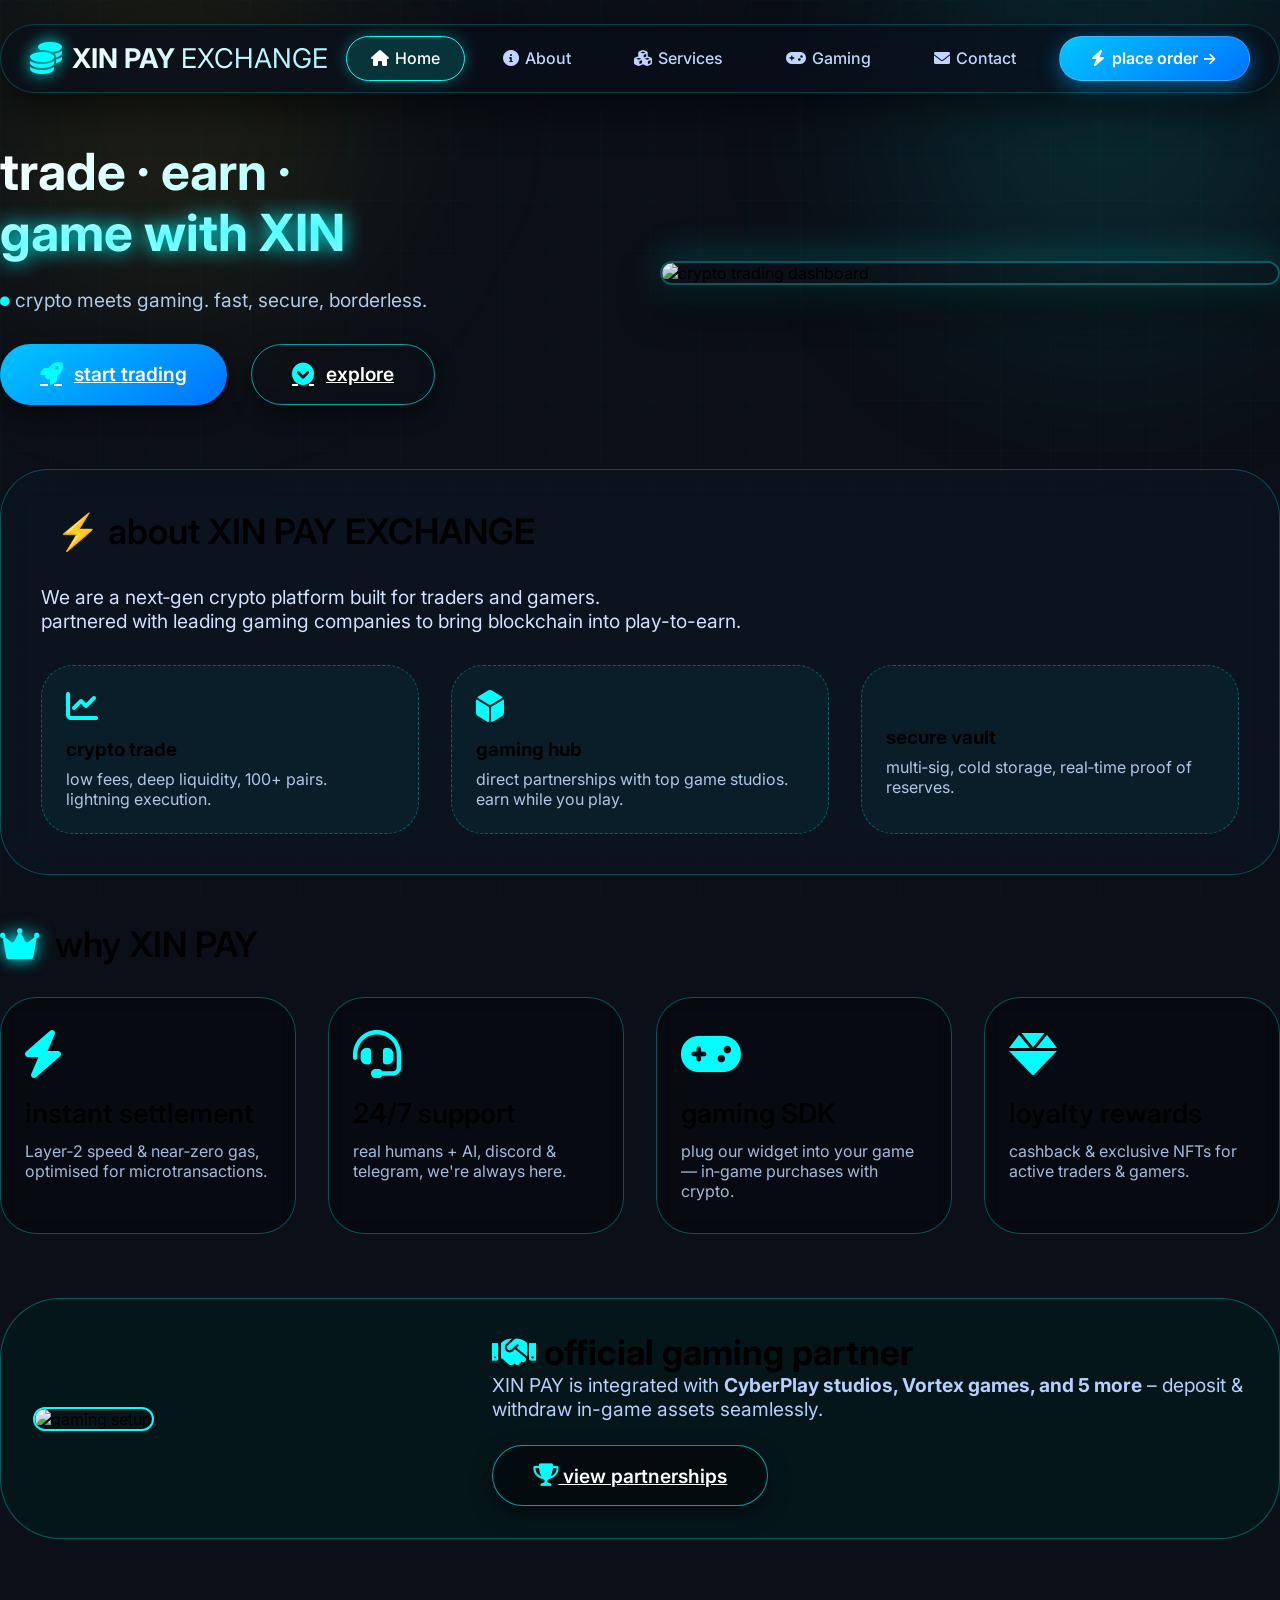
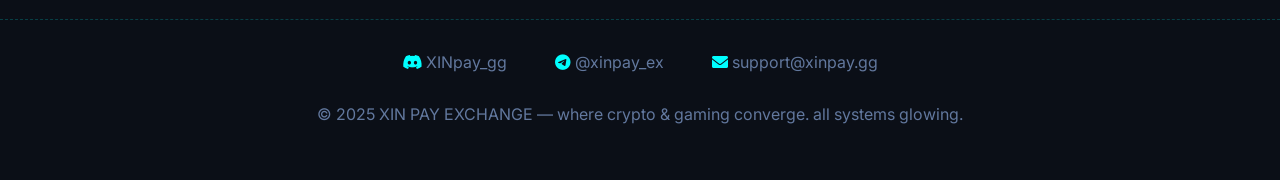
==== index.html @ 2e960010 "Add files via upload" ====
<!DOCTYPE html>
<html lang="en">
<head>
  <meta charset="UTF-8">
  <meta name="viewport" content="width=device-width, initial-scale=1.0">
  <title>XIN PAY EXCHANGE · home</title>
  <!-- Fonts & Icons -->
  <link rel="preconnect" href="https://fonts.googleapis.com">
  <link rel="preconnect" href="https://fonts.gstatic.com" crossorigin>
  <link href="https://fonts.googleapis.com/css2?family=Inter:opsz,wght@14..32,400;14..32,500;14..32,600;14..32,700&display=swap" rel="stylesheet">
  <link rel="stylesheet" href="https://cdnjs.cloudflare.com/ajax/libs/font-awesome/6.0.0-beta3/css/all.min.css">
  <!-- base style (provided) -->
  <link rel="stylesheet" href="style.css">
  <!-- additional nav / layout tweaks (preserving theme) -->
  <style>
    /* additional navigation & home styles – extend glass/cyan theme */
    .navbar {
      display: flex;
      flex-wrap: wrap;
      align-items: center;
      justify-content: space-between;
      background: rgba(8, 15, 26, 0.7);
      backdrop-filter: blur(16px);
      border: 1px solid rgba(0, 255, 255, 0.2);
      border-radius: 80px;
      padding: 0.7rem 1.8rem;
      margin-bottom: 3rem;
      box-shadow: 0 15px 40px rgba(0,0,0,0.6);
      position: relative;
      z-index: 25;
    }
    .nav-logo {
      display: flex;
      align-items: center;
      gap: 10px;
      font-size: 1.7rem;
      font-weight: 700;
      background: linear-gradient(135deg, #fff, #a6f0ff);
      -webkit-background-clip: text;
      -webkit-text-fill-color: transparent;
    }
    .nav-logo i {
      font-size: 2rem;
      color: cyan;
      -webkit-text-fill-color: initial;
      filter: drop-shadow(0 0 8px cyan);
    }
    .nav-tabs {
      display: flex;
      gap: 0.8rem;
      flex-wrap: wrap;
    }
    .nav-tab {
      padding: 0.7rem 1.5rem;
      border-radius: 40px;
      font-weight: 500;
      color: #c0d4ff;
      transition: 0.2s;
      text-decoration: none;
      border: 1px solid transparent;
    }
    .nav-tab:hover {
      background: rgba(0, 255, 255, 0.1);
      border-color: rgba(0, 255, 255, 0.4);
      color: white;
      transform: translateY(-2px);
    }
    .nav-tab.active {
      background: rgba(0, 255, 255, 0.15);
      border: 1px solid cyan;
      color: white;
      box-shadow: 0 0 15px rgba(0,255,255,0.3);
    }
    .place-order-btn {
      background: linear-gradient(145deg, #00c6ff, #0072ff);
      border: none;
      padding: 0.7rem 2rem;
      border-radius: 60px;
      font-weight: 600;
      color: white;
      display: inline-flex;
      align-items: center;
      gap: 8px;
      box-shadow: 0 5px 20px rgba(0,160,255,0.5);
      transition: 0.2s;
      text-decoration: none;
      border: 1px solid rgba(255,255,255,0.2);
    }
    .place-order-btn:hover {
      transform: scale(1.03);
      background: linear-gradient(145deg, #1ad0ff, #0088ff);
      box-shadow: 0 10px 30px rgba(0,200,255,0.7);
    }
    /* hero */
    .hero-section {
      display: flex;
      flex-wrap: wrap;
      align-items: center;
      gap: 2.5rem;
      margin: 2.5rem 0 4rem;
    }
    .hero-text {
      flex: 1 1 300px;
    }
    .hero-text h1 {
      font-size: 3.2rem;
      font-weight: 700;
      line-height: 1.2;
      background: linear-gradient(145deg, #ffffff, #aaffff, #90d0ff);
      -webkit-background-clip: text;
      -webkit-text-fill-color: transparent;
    }
    .hero-text .glow {
      text-shadow: 0 0 20px cyan;
    }
    .hero-text p {
      font-size: 1.2rem;
      color: #b0cae8;
      margin: 1.5rem 0 2rem;
      max-width: 550px;
    }
    .hero-image {
      flex: 1 1 300px;
      border-radius: 40px;
      overflow: hidden;
      border: 2px solid rgba(0,255,255,0.3);
      box-shadow: 0 20px 40px rgba(0,0,0,0.8), 0 0 40px rgba(0,255,255,0.3);
    }
    .hero-image img {
      width: 100%;
      height: auto;
      display: block;
      filter: brightness(0.9) contrast(1.1);
    }
    .section-title {
      font-size: 2.2rem;
      font-weight: 600;
      margin-bottom: 2rem;
      display: flex;
      align-items: center;
      gap: 15px;
    }
    .section-title i {
      color: cyan;
      font-size: 2.2rem;
      filter: drop-shadow(0 0 8px cyan);
    }
    .about-card {
      background: rgba(12, 22, 38, 0.6);
      backdrop-filter: blur(16px);
      border: 1px solid rgba(0, 255, 255, 0.25);
      border-radius: 48px;
      padding: 2.5rem;
      margin-bottom: 3rem;
    }
    .feature-grid {
      display: grid;
      grid-template-columns: repeat(auto-fit, minmax(260px, 1fr));
      gap: 2rem;
      margin-top: 2rem;
    }
    .feature-item {
      background: rgba(0, 0, 0, 0.3);
      border: 1.5px solid rgba(0, 255, 255, 0.3);
      border-radius: 36px;
      padding: 2rem 1.5rem;
      backdrop-filter: blur(8px);
      transition: 0.2s;
    }
    .feature-item:hover {
      border-color: cyan;
      box-shadow: 0 0 30px rgba(0,255,255,0.2);
      transform: translateY(-6px);
    }
    .feature-icon {
      font-size: 3rem;
      margin-bottom: 1.2rem;
      color: cyan;
    }
    .feature-item h3 {
      font-size: 1.7rem;
      font-weight: 600;
      margin-bottom: 0.7rem;
    }
    .feature-item p {
      color: #a2b9db;
    }
    .footer-note {
      text-align: center;
      margin-top: 5rem;
      color: #62789e;
      border-top: 1px dashed rgba(0,255,255,0.2);
      padding: 2rem 0;
    }
    @media (max-width: 700px) {
      .navbar {
        flex-direction: column;
        gap: 1rem;
        padding: 1rem;
      }
      .hero-text h1 {
        font-size: 2.5rem;
      }
    }
  </style>
</head>
<body>
  <!-- cyber grid + glow (from style.css) -->
  <div class="bg-grid"></div>
  <div class="bg-glow"></div>
  <div class="bg-glow bg-glow-left"></div>

  <!-- main content (high z-index) -->
  <div class="main-app visible" style="max-width: 1300px; width: 100%; margin: 1.5rem auto; position: relative; z-index: 20;">
    <!-- navigation -->
    <nav class="navbar">
      <div class="nav-logo">
        <i class="fas fa-coins"></i>
        <span>XIN PAY <span style="font-weight: 400;">EXCHANGE</span></span>
      </div>
      <div class="nav-tabs">
        <a href="index.html" class="nav-tab active"><i class="fas fa-home" style="margin-right: 6px;"></i>Home</a>
        <a href="#about" class="nav-tab"><i class="fas fa-info-circle" style="margin-right: 6px;"></i>About</a>
        <a href="#services" class="nav-tab"><i class="fas fa-cubes" style="margin-right: 6px;"></i>Services</a>
        <a href="#gaming" class="nav-tab"><i class="fas fa-gamepad" style="margin-right: 6px;"></i>Gaming</a>
        <a href="#contact" class="nav-tab"><i class="fas fa-envelope" style="margin-right: 6px;"></i>Contact</a>
      </div>
      <a href="order.html" class="place-order-btn"><i class="fas fa-bolt"></i> place order →</a>
    </nav>

    <!-- hero -->
    <div class="hero-section">
      <div class="hero-text">
        <h1>trade · earn ·<br><span class="glow">game with XIN</span></h1>
        <p><i class="fas fa-circle" style="color: cyan; font-size: 0.6rem; vertical-align: middle;"></i>  crypto meets gaming. fast, secure, borderless.</p>
        <div style="display: flex; gap: 1.5rem; flex-wrap: wrap;">
          <a href="order.html" class="action-btn" style="background: linear-gradient(145deg, #00c6ff, #0072ff); border: none;"><i class="fas fa-rocket"></i> start trading</a>
          <a href="#about" class="action-btn" style="background: transparent;"><i class="fas fa-chevron-circle-down"></i> explore</a>
        </div>
      </div>
      <div class="hero-image">
        <!-- internet image : crypto + gaming vibe -->
        <img src="https://images.unsplash.com/photo-1640161704729-cd1321436f9b?q=80&w=2072&auto=format&fit=crop&ixlib=rb-4.0.3&ixid=M3wxMjA3fDB8MHxwaG90by1wYWdlfHx8fGVufDB8fHx8fA%3D%3D" alt="crypto trading dashboard" loading="lazy">
      </div>
    </div>

    <!-- about section (id for tab) -->
    <div id="about" class="about-card" style="scroll-margin-top: 2rem;">
      <div class="section-title">
        <i class="fas fa-cyan"></i>
        <span>⚡ about XIN PAY EXCHANGE</span>
      </div>
      <p style="font-size: 1.2rem; color: #d0e2ff; margin-bottom: 1.2rem;">We are a next‑gen crypto platform built for traders and gamers. <br> partnered with leading gaming companies to bring blockchain into play-to-earn.</p>
      <div style="display: flex; flex-wrap: wrap; gap: 2rem; margin-top: 2rem;">
        <div style="flex: 1 1 200px; background: rgba(0,255,255,0.05); border-radius: 32px; padding: 1.5rem; border: 1px dashed rgba(0,255,255,0.3);">
          <i class="fas fa-chart-line" style="font-size: 2rem; color: cyan;"></i>
          <h3 style="margin: 1rem 0 0.5rem;">crypto trade</h3>
          <p style="color: #b0c6e5;">low fees, deep liquidity, 100+ pairs. lightning execution.</p>
        </div>
        <div style="flex: 1 1 200px; background: rgba(0,255,255,0.05); border-radius: 32px; padding: 1.5rem; border: 1px dashed rgba(0,255,255,0.3);">
          <i class="fas fa-dice-d6" style="font-size: 2rem; color: cyan;"></i>
          <h3 style="margin: 1rem 0 0.5rem;">gaming hub</h3>
          <p style="color: #b0c6e5;">direct partnerships with top game studios. earn while you play.</p>
        </div>
        <div style="flex: 1 1 200px; background: rgba(0,255,255,0.05); border-radius: 32px; padding: 1.5rem; border: 1px dashed rgba(0,255,255,0.3);">
          <i class="fas fa-shield-halved" style="font-size: 2rem; color: cyan;"></i>
          <h3 style="margin: 1rem 0 0.5rem;">secure vault</h3>
          <p style="color: #b0c6e5;">multi‑sig, cold storage, real‑time proof of reserves.</p>
        </div>
      </div>
    </div>

    <!-- services / feature grid (services & gaming combined) -->
    <div id="services" style="scroll-margin-top: 2rem;">
      <div class="section-title">
        <i class="fas fa-crown"></i>
        <span>why XIN PAY</span>
      </div>
      <div class="feature-grid">
        <div class="feature-item">
          <i class="fas fa-bolt feature-icon"></i>
          <h3>instant settlement</h3>
          <p>Layer‑2 speed & near‑zero gas, optimised for microtransactions.</p>
        </div>
        <div class="feature-item">
          <i class="fas fa-headset feature-icon"></i>
          <h3>24/7 support</h3>
          <p>real humans + AI, discord & telegram, we're always here.</p>
        </div>
        <div class="feature-item" id="gaming">
          <i class="fas fa-gamepad feature-icon"></i>
          <h3>gaming SDK</h3>
          <p>plug our widget into your game — in‑game purchases with crypto.</p>
        </div>
        <div class="feature-item">
          <i class="fas fa-gem feature-icon"></i>
          <h3>loyalty rewards</h3>
          <p>cashback & exclusive NFTs for active traders & gamers.</p>
        </div>
      </div>
    </div>

    <!-- extra gaming partnership highlight -->
    <div style="margin: 4rem 0; background: rgba(0, 30, 30, 0.5); border-radius: 60px; padding: 2rem; border: 1px solid rgba(0,255,255,0.3);">
      <div style="display: flex; align-items: center; gap: 2rem; flex-wrap: wrap;">
        <div style="flex: 1 1 200px;">
          <img src="https://images.unsplash.com/photo-1538481199705-c710c4e965fc?q=80&w=1965&auto=format&fit=crop&ixlib=rb-4.0.3&ixid=M3wxMjA3fDB8MHxwaG90by1wYWdlfHx8fGVufDB8fHx8fA%3D%3D" alt="gaming setup" style="width:100%; border-radius: 40px; border: 2px solid cyan;">
        </div>
        <div style="flex: 2 1 300px;">
          <h2 style="font-size: 2.2rem;"><i class="fas fa-handshake" style="color: cyan;"></i> official gaming partner</h2>
          <p style="color: #b5d0ff; font-size: 1.2rem;">XIN PAY is integrated with <strong>CyberPlay studios, Vortex games, and 5 more</strong> – deposit & withdraw in-game assets seamlessly.</p>
          <a href="#" style="margin-top: 1.5rem; display: inline-block;" class="action-btn"><i class="fas fa-trophy"></i> view partnerships</a>
        </div>
      </div>
    </div>

    <!-- contact area (footer style) -->
    <div id="contact" style="scroll-margin-top: 3rem;" class="footer-note">
      <div style="display: flex; justify-content: center; gap: 3rem; flex-wrap: wrap; margin-bottom: 2rem;">
        <span><i class="fab fa-discord" style="color: cyan;"></i> XINpay_gg</span>
        <span><i class="fab fa-telegram" style="color: cyan;"></i> @xinpay_ex</span>
        <span><i class="fas fa-envelope" style="color: cyan;"></i> support@xinpay.gg</span>
      </div>
      <p>© 2025 XIN PAY EXCHANGE — where crypto & gaming converge. all systems glowing.</p>
    </div>
  </div>
</body>
</html>
---- style.css ----
* {
    margin: 0;
    padding: 0;
    box-sizing: border-box;
}
body {
    font-family: 'Inter', sans-serif;
    background: #0b0f17;
    min-height: 100vh;
    display: flex;
    align-items: center;
    justify-content: center;
    position: relative;
    overflow-x: hidden;
}
.bg-grid {
    position: fixed;
    top: 0;
    left: 0;
    width: 100%;
    height: 100%;
    background-image: linear-gradient(rgba(0, 255, 255, 0.02) 1px, transparent 1px), linear-gradient(90deg, rgba(0, 255, 255, 0.02) 1px, transparent 1px);
    background-size: 50px 50px;
    z-index: 0;
    pointer-events: none;
}
.bg-glow {
    position: fixed;
    top: -20%;
    right: -10%;
    width: 600px;
    height: 600px;
    background: radial-gradient(circle, rgba(0, 255, 255, 0.15) 0%, transparent 70%);
    border-radius: 50%;
    filter: blur(80px);
    z-index: 0;
}
.bg-glow-left {
    left: -10%;
    bottom: -10%;
    background: radial-gradient(circle, rgba(255, 215, 0, 0.1) 0%, transparent 70%);
}
.password-overlay {
    position: fixed;
    top: 0;
    left: 0;
    width: 100%;
    height: 100%;
    background: rgba(3, 6, 15, 0.9);
    backdrop-filter: blur(12px);
    display: flex;
    align-items: center;
    justify-content: center;
    z-index: 100;
    transition: opacity 0.4s ease, visibility 0.4s;
    padding: 1.5rem;
}
.password-overlay.hidden {
    opacity: 0;
    visibility: hidden;
    pointer-events: none;
}
.glass-panel {
    background: rgba(18, 26, 40, 0.7);
    backdrop-filter: blur(16px);
    border: 1px solid rgba(0, 255, 255, 0.25);
    border-radius: 48px;
    padding: 3rem 2.5rem;
    width: 100%;
    max-width: 480px;
    box-shadow: 0 30px 60px rgba(0, 0, 0, 0.6), 0 0 0 1px rgba(0, 255, 255, 0.2) inset;
    text-align: center;
}
.logo-area {
    display: flex;
    align-items: center;
    justify-content: center;
    gap: 12px;
    margin-bottom: 2rem;
}
.logo-icon {
    font-size: 3rem;
    filter: drop-shadow(0 0 10px cyan);
}
.logo-text {
    font-size: 2.8rem;
    font-weight: 700;
    background: linear-gradient(135deg, #fff 0%, #a0f0ff 80%);
    -webkit-background-clip: text;
    -webkit-text-fill-color: transparent;
    letter-spacing: -0.02em;
}
.password-field {
    width: 100%;
    padding: 1.2rem 1.8rem;
    background: rgba(0, 0, 0, 0.4);
    border: 1.5px solid rgba(0, 255, 255, 0.5);
    border-radius: 40px;
    font-size: 1.2rem;
    color: white;
    outline: none;
    font-family: 'Inter', monospace;
    letter-spacing: 2px;
    margin: 1.8rem 0 1.2rem;
    transition: 0.2s;
}
.password-field:focus {
    border-color: cyan;
    box-shadow: 0 0 20px rgba(0, 255, 255, 0.4);
}
.btn-primary {
    background: linear-gradient(145deg, #00c6ff, #0072ff);
    border: none;
    padding: 1.2rem 2rem;
    width: 100%;
    border-radius: 40px;
    font-weight: 600;
    font-size: 1.3rem;
    color: white;
    cursor: pointer;
    box-shadow: 0 10px 30px rgba(0, 100, 255, 0.5);
    transition: 0.2s;
    border: 1px solid rgba(255,255,255,0.2);
}
.btn-primary:hover {
    transform: scale(1.02);
    background: linear-gradient(145deg, #1ad0ff, #0088ff);
    box-shadow: 0 15px 40px rgba(0, 200, 255, 0.6);
}
.error-msg {
    color: #ff7790;
    font-size: 0.95rem;
    margin-top: 1rem;
    height: 24px;
}
.network-selection {
    position: fixed;
    top: 0;
    left: 0;
    width: 100%;
    height: 100%;
    display: flex;
    align-items: center;
    justify-content: center;
    z-index: 90;
    background: rgba(3,6,15,0.8);
    backdrop-filter: blur(8px);
}
.network-panel {
    max-width: 500px;
    width: 90%;
}
.network-buttons {
    display: flex;
    flex-direction: column;
    gap: 1.5rem;
    margin-top: 1rem;
}
.network-btn {
    background: rgba(0,0,0,0.4);
    border: 2px solid rgba(0,255,255,0.5);
    border-radius: 60px;
    padding: 1.2rem;
    color: white;
    font-size: 1.3rem;
    font-weight: 600;
    display: flex;
    align-items: center;
    justify-content: center;
    gap: 15px;
    cursor: pointer;
    transition: 0.2s;
    width: 100%;
}
.network-btn:hover {
    background: rgba(0,255,255,0.15);
    border-color: cyan;
    transform: scale(1.02);
}
.main-app {
    position: relative;
    z-index: 10;
    width: 100%;
    max-width: 720px;
    margin: 2rem;
    opacity: 0;
    transition: opacity 0.5s ease;
}
.main-app.visible {
    opacity: 1;
}
.order-card {
    background: rgba(12, 20, 35, 0.6);
    backdrop-filter: blur(20px);
    border: 1px solid rgba(0, 255, 255, 0.25);
    border-radius: 64px;
    padding: 2.8rem 2.8rem 3.5rem;
    box-shadow: 0 30px 70px rgba(0,0,0,0.7), 0 0 0 1px rgba(0,255,255,0.15) inset;
}
.header-row {
    display: flex;
    align-items: center;
    gap: 1rem;
    margin-bottom: 2rem;
    flex-wrap: wrap;
}
.brand-icon {
    font-size: 2.8rem;
    color: cyan;
    filter: drop-shadow(0 0 12px cyan);
}
.brand {
    font-size: 2.5rem;
    font-weight: 700;
    background: linear-gradient(135deg, #fff, #b5ffff);
    -webkit-background-clip: text;
    -webkit-text-fill-color: transparent;
}
.badge {
    background: rgba(0, 255, 255, 0.1);
    border: 1px solid cyan;
    border-radius: 60px;
    padding: 0.5rem 1.5rem;
    font-size: 0.9rem;
    font-weight: 600;
    color: #b0f0ff;
    letter-spacing: 0.5px;
    margin-left: auto;
}
.description {
    color: #b0c7e0;
    font-size: 1.1rem;
    margin-bottom: 2.8rem;
    line-height: 1.5;
    background: rgba(0,255,255,0.03);
    padding: 1rem 2rem;
    border-radius: 60px;
    border: 1px dashed rgba(0,255,255,0.2);
}
.field-label {
    display: flex;
    align-items: center;
    gap: 12px;
    margin-bottom: 1rem;
    color: #ccdeff;
    font-weight: 500;
    font-size: 1.2rem;
}
.field-label i {
    color: cyan;
    font-size: 1.4rem;
}
.wallet-box {
    width: 100%;
    min-height: 140px;
    background: rgba(0, 0, 0, 0.3);
    border: 2px solid rgba(0, 255, 255, 0.4);
    border-radius: 40px;
    padding: 1.5rem 2rem;
    font-size: 1.2rem;
    line-height: 1.6;
    color: white;
    word-break: break-word;
    white-space: pre-wrap;
    box-shadow: inset 0 5px 15px rgba(0,0,0,0.7), 0 0 25px rgba(0,255,255,0.2);
    margin-bottom: 1rem;
    user-select: text;
    -webkit-user-select: text;
    cursor: text;
    transition: 0.2s;
}
.wallet-box:empty::before {
    content: "⧠  paste will show wallet address here";
    color: #6f85a8;
    font-style: italic;
    font-size: 1rem;
}
.upload-section {
    margin-top: 2rem;
    padding: 1.5rem;
    background: rgba(0, 255, 255, 0.05);
    border: 1px dashed rgba(0, 255, 255, 0.4);
    border-radius: 40px;
    display: none;
    transition: 0.3s;
}
.upload-section.visible {
    display: block;
}
.upload-label {
    display: flex;
    align-items: center;
    gap: 10px;
    font-size: 1.1rem;
    color: cyan;
    margin-bottom: 1rem;
    cursor: pointer;
}
#screenshotInput {
    display: none;
}
.upload-btn {
    background: rgba(0,0,0,0.4);
    border: 1px solid cyan;
    border-radius: 40px;
    padding: 0.8rem 1.8rem;
    color: white;
    font-weight: 500;
    display: inline-flex;
    align-items: center;
    gap: 10px;
    cursor: pointer;
    transition: 0.2s;
}
.upload-btn:hover {
    background: rgba(0,255,255,0.2);
    border-color: white;
}
.preview-image {
    max-width: 100%;
    max-height: 200px;
    border-radius: 24px;
    border: 2px solid cyan;
    margin-top: 1rem;
    display: none;
}
.preview-image.visible {
    display: block;
}
.button-group {
    display: flex;
    gap: 1.5rem;
    justify-content: center;
    flex-wrap: wrap;
    margin-top: 1rem;
}
.action-btn {
    background: rgba(0, 0, 0, 0.45);
    border: 1.5px solid rgba(0, 255, 255, 0.6);
    padding: 1.1rem 2.5rem;
    border-radius: 50px;
    font-size: 1.2rem;
    font-weight: 600;
    color: white;
    display: inline-flex;
    align-items: center;
    gap: 12px;
    cursor: pointer;
    backdrop-filter: blur(8px);
    transition: 0.2s;
    box-shadow: 0 8px 20px rgba(0,0,0,0.5);
}
.action-btn i {
    font-size: 1.4rem;
    color: cyan;
}
.action-btn:hover {
    background: rgba(0, 200, 255, 0.15);
    border-color: cyan;
    transform: translateY(-3px);
    box-shadow: 0 15px 30px rgba(0, 255, 255, 0.3);
}
.action-btn:active {
    transform: translateY(0);
}
.env-note {
    margin-top: 2.8rem;
    font-size: 0.9rem;
    color: #5c7299;
    background: rgba(0,255,255,0.03);
    padding: 0.7rem 1.8rem;
    border-radius: 60px;
    border: 1px solid rgba(0,255,255,0.1);
    display: inline-block;
}
.env-note i {
    color: cyan;
    margin-right: 8px;
}
.crypto-icon {
    display: inline-block;
    width: 32px;
    height: 32px;
    background: url('https://cryptologos.cc/logos/tether-usdt-logo.svg') no-repeat center/contain;
    filter: drop-shadow(0 0 6px cyan);
    margin-right: 8px;
}
.toast {
    position: fixed;
    bottom: 30px;
    right: 30px;
    background: rgba(0,0,0,0.8);
    backdrop-filter: blur(10px);
    border: 1px solid cyan;
    border-radius: 50px;
    padding: 1rem 2rem;
    color: white;
    font-size: 1.1rem;
    font-weight: 600;
    box-shadow: 0 0 20px rgba(0,255,255,0.3);
    z-index: 200;
    display: none;
}
.toast.show {
    display: block;
}
@media (max-width: 768px) {
    .glass-panel {
        padding: 2rem 1.5rem;
        max-width: 90%;
    }

    .password-field {
        padding: 0.95rem 1.5rem;
        font-size: 1rem;
        letter-spacing: 1px;
    }

    .btn-primary {
        padding: 0.95rem 1.5rem;
        font-size: 1.1rem;
    }

    .logo-text {
        font-size: 2.2rem;
    }

    .order-card {
        padding: 1.8rem 1.5rem;
        border-radius: 48px;
    }

    .header-row {
        margin-bottom: 1.5rem;
    }

    .brand {
        font-size: 1.8rem;
    }

    .brand-icon {
        font-size: 2rem;
    }

    .badge {
        padding: 0.4rem 1rem;
        font-size: 0.8rem;
        margin-left: auto;
    }

    .description {
        font-size: 0.95rem;
        padding: 0.8rem 1.5rem;
        margin-bottom: 1.8rem;
    }

    .field-label {
        font-size: 1rem;
        margin-bottom: 0.8rem;
        gap: 8px;
    }

    .field-label i {
        font-size: 1.2rem;
    }

    .wallet-box {
        min-height: 120px;
        padding: 1.2rem 1.5rem;
        font-size: 1rem;
        border-radius: 30px;
        margin-bottom: 1rem;
    }

    .wallet-box:empty::before {
        font-size: 0.9rem;
    }

    .button-group {
        gap: 1rem;
        margin-top: 1rem;
    }

    .action-btn {
        padding: 0.9rem 2rem;
        font-size: 1rem;
        border-radius: 40px;
        gap: 8px;
    }

    .action-btn i {
        font-size: 1.1rem;
    }

    .upload-section {
        margin-top: 1.5rem;
        padding: 1.2rem;
        border-radius: 30px;
    }

    .upload-btn {
        padding: 0.7rem 1.5rem;
        font-size: 0.95rem;
        border-radius: 30px;
    }

    .upload-label {
        font-size: 1rem;
        margin-bottom: 0.8rem;
        gap: 8px;
    }

    .preview-image {
        max-height: 150px;
        border-radius: 20px;
        margin-top: 0.8rem;
    }

    .env-note {
        font-size: 0.8rem;
        padding: 0.6rem 1.5rem;
        border-radius: 40px;
        margin-top: 1.8rem;
    }

    .network-panel {
        max-width: 85%;
    }

    .network-buttons {
        gap: 1rem;
    }

    .network-btn {
        padding: 1rem;
        font-size: 1.1rem;
        border-radius: 50px;
        gap: 12px;
    }

    .toast {
        bottom: 20px;
        right: 20px;
        left: 20px;
        padding: 0.9rem 1.5rem;
        font-size: 1rem;
        border-radius: 40px;
    }
}

@media (max-width: 480px) {
    body {
        padding: 0.5rem;
    }

    .password-overlay {
        padding: 1rem;
    }

    .glass-panel {
        padding: 1.5rem 1.2rem;
        border-radius: 36px;
        max-width: 95%;
    }

    .logo-area {
        gap: 8px;
        margin-bottom: 1.5rem;
    }

    .logo-icon {
        font-size: 2.5rem;
    }

    .logo-text {
        font-size: 1.8rem;
    }

    .password-field {
        padding: 0.85rem 1.2rem;
        font-size: 0.95rem;
        letter-spacing: 1px;
        margin: 1.2rem 0 1rem;
    }

    .btn-primary {
        padding: 0.85rem 1.2rem;
        font-size: 1rem;
    }

    .error-msg {
        font-size: 0.85rem;
    }

    .order-card {
        padding: 1.5rem 1.2rem 2rem;
        border-radius: 40px;
    }

    .header-row {
        gap: 0.7rem;
        margin-bottom: 1.2rem;
    }

    .brand {
        font-size: 1.6rem;
    }

    .brand-icon {
        font-size: 1.6rem;
    }

    .badge {
        padding: 0.3rem 0.8rem;
        font-size: 0.75rem;
        border-radius: 50px;
    }

    .description {
        font-size: 0.9rem;
        padding: 0.7rem 1.2rem;
        margin-bottom: 1.5rem;
        line-height: 1.4;
    }

    .field-label {
        font-size: 0.95rem;
        margin-bottom: 0.7rem;
        gap: 6px;
        flex-wrap: wrap;
    }

    .field-label i {
        font-size: 1rem;
    }

    .wallet-box {
        min-height: 110px;
        padding: 1rem 1.2rem;
        font-size: 0.95rem;
        border-radius: 28px;
        margin-bottom: 1rem;
        line-height: 1.5;
    }

    .wallet-box:empty::before {
        font-size: 0.85rem;
    }

    .button-group {
        gap: 0.8rem;
        margin-top: 0.8rem;
    }

    .action-btn {
        padding: 0.85rem 1.8rem;
        font-size: 0.95rem;
        border-radius: 38px;
    }

    .action-btn i {
        font-size: 1rem;
    }

    .upload-section {
        margin-top: 1.2rem;
        padding: 1rem;
        border-radius: 28px;
    }

    .upload-btn {
        padding: 0.65rem 1.2rem;
        font-size: 0.9rem;
        border-radius: 28px;
        gap: 8px;
    }

    .upload-label {
        font-size: 0.95rem;
        margin-bottom: 0.7rem;
        gap: 8px;
    }

    .preview-image {
        max-height: 130px;
        border-radius: 18px;
        margin-top: 0.7rem;
    }

    .env-note {
        font-size: 0.75rem;
        padding: 0.5rem 1.2rem;
        border-radius: 35px;
        margin-top: 1.5rem;
    }

    .env-note i {
        font-size: 0.85rem;
        margin-right: 6px;
    }

    .network-selection {
        padding: 1rem;
    }

    .network-panel {
        max-width: 90%;
        padding: 1.5rem 1.2rem;
    }

    .network-panel h2 {
        font-size: 1.5rem;
        margin-bottom: 1.5rem;
    }

    .network-buttons {
        gap: 0.8rem;
    }

    .network-btn {
        padding: 0.9rem;
        font-size: 1rem;
        border-radius: 45px;
        gap: 10px;
    }

    .network-btn img {
        width: 24px;
        height: 24px;
    }

    .toast {
        bottom: 15px;
        right: auto;
        left: 50%;
        transform: translateX(-50%);
        padding: 0.8rem 1.2rem;
        font-size: 0.9rem;
        border-radius: 35px;
        width: auto;
        max-width: calc(100% - 2rem);
    }

    .main-app {
        margin: 1rem;
        max-width: 100%;
    }
}

@media (max-width: 380px) {
    .glass-panel {
        padding: 1.2rem 1rem;
        border-radius: 32px;
    }

    .logo-icon {
        font-size: 2.2rem;
    }

    .logo-text {
        font-size: 1.6rem;
    }

    .order-card {
        padding: 1.2rem 1rem 1.8rem;
    }

    .brand {
        font-size: 1.4rem;
    }

    .wallet-box {
        min-height: 100px;
        font-size: 0.9rem;
        padding: 0.9rem 1rem;
    }

    .button-group {
        gap: 0.6rem;
    }

    .action-btn {
        padding: 0.8rem 1.5rem;
        font-size: 0.9rem;
    }
}
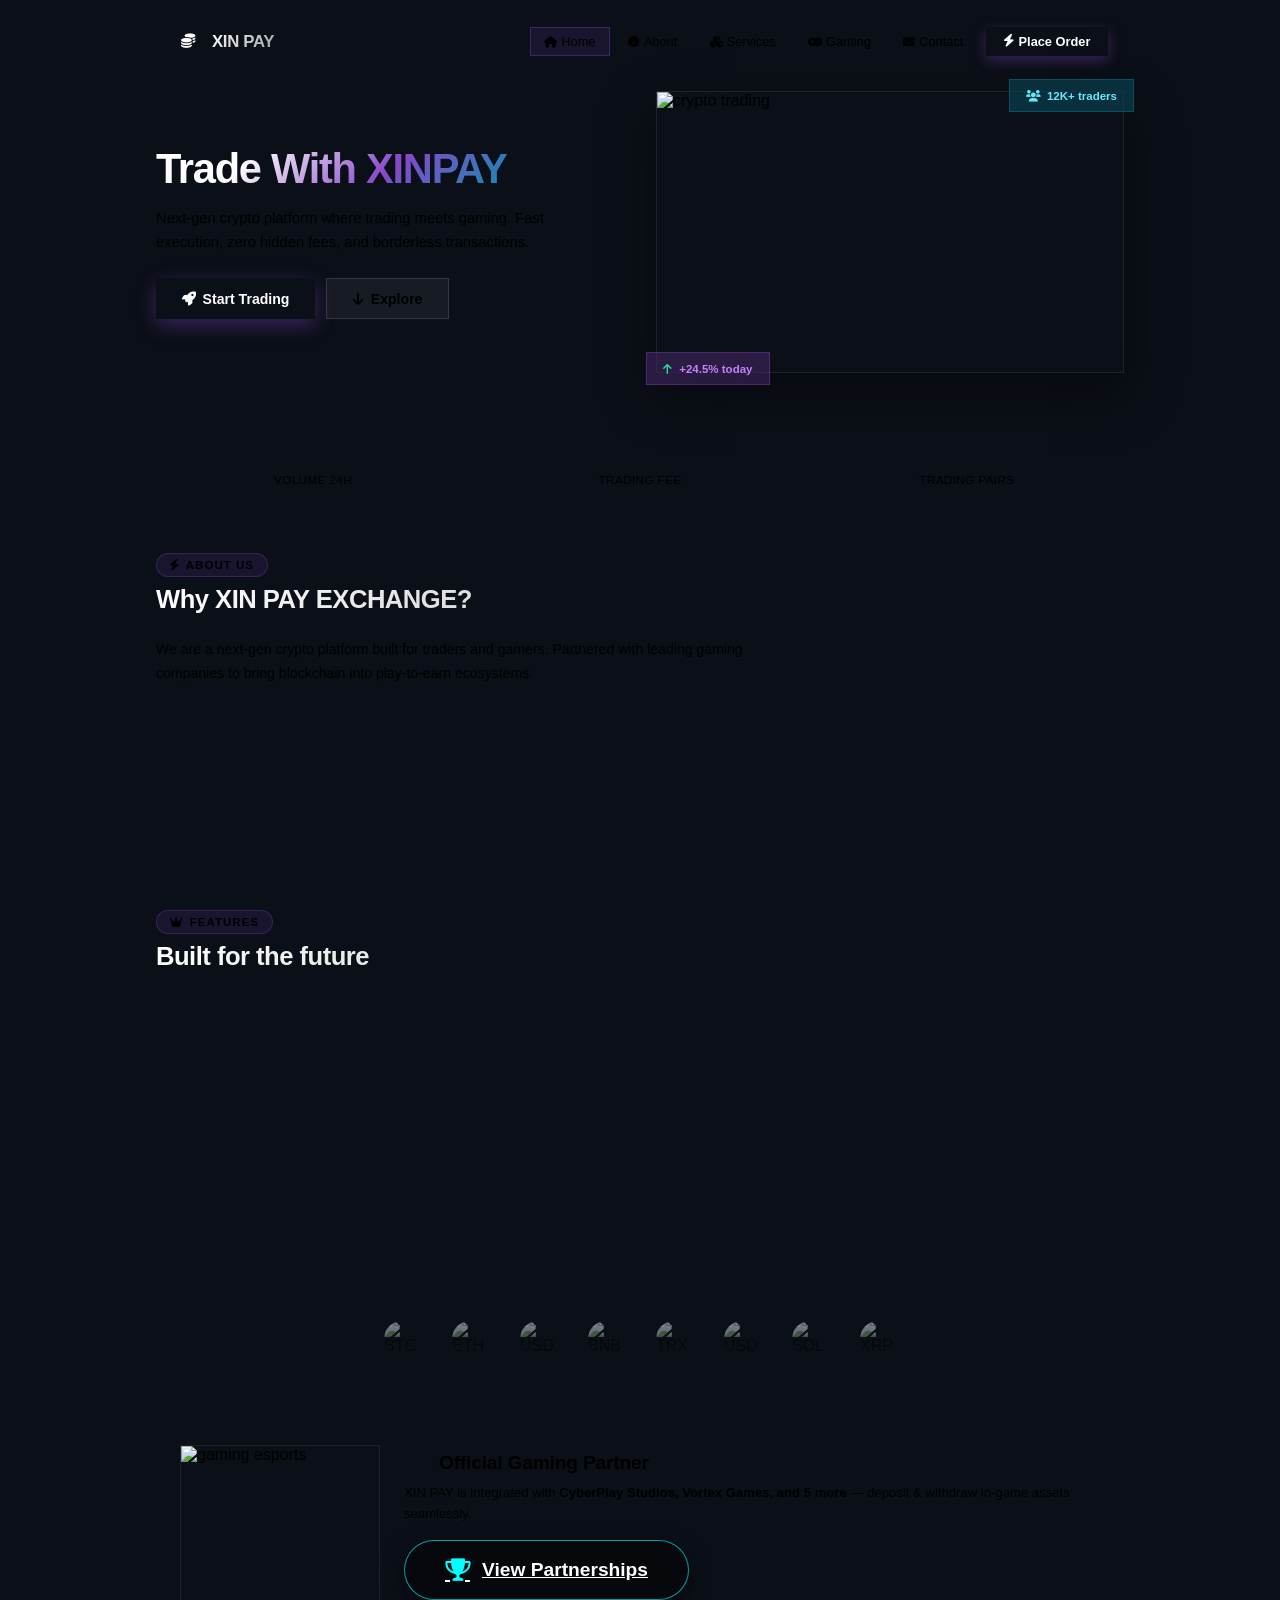
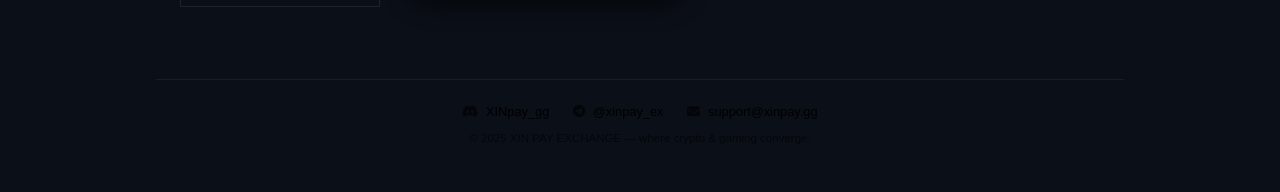
==== commit 11d1b458: "Update index.html" ====
--- a/index.html
+++ b/index.html
@@ -1,328 +1,971 @@
 <!DOCTYPE html>
 <html lang="en">
+
 <head>
   <meta charset="UTF-8">
-  <meta name="viewport" content="width=device-width, initial-scale=1.0">
-  <title>XIN PAY EXCHANGE · home</title>
-  <!-- Fonts & Icons -->
-  <link rel="preconnect" href="https://fonts.googleapis.com">
-  <link rel="preconnect" href="https://fonts.gstatic.com" crossorigin>
-  <link href="https://fonts.googleapis.com/css2?family=Inter:opsz,wght@14..32,400;14..32,500;14..32,600;14..32,700&display=swap" rel="stylesheet">
+  <meta name="viewport" content="width=device-width, initial-scale=1.0, maximum-scale=1.0, user-scalable=no">
+  <title>XIN PAY EXCHANGE · Home</title>
+  <meta name="description" content="XIN PAY EXCHANGE — Next-gen crypto &amp; gaming platform.">
   <link rel="stylesheet" href="https://cdnjs.cloudflare.com/ajax/libs/font-awesome/6.0.0-beta3/css/all.min.css">
-  <!-- base style (provided) -->
   <link rel="stylesheet" href="style.css">
-  <!-- additional nav / layout tweaks (preserving theme) -->
   <style>
-    /* additional navigation & home styles – extend glass/cyan theme */
+    body {
+      display: block;
+    }
+
+    .page-wrapper {
+      max-width: 1000px;
+      width: 100%;
+      margin: 0 auto;
+      padding: 1rem;
+      position: relative;
+      z-index: 10;
+    }
+
+    /* ─── Navbar ─── */
     .navbar {
       display: flex;
-      flex-wrap: wrap;
       align-items: center;
       justify-content: space-between;
-      background: rgba(8, 15, 26, 0.7);
-      backdrop-filter: blur(16px);
-      border: 1px solid rgba(0, 255, 255, 0.2);
-      border-radius: 80px;
-      padding: 0.7rem 1.8rem;
-      margin-bottom: 3rem;
-      box-shadow: 0 15px 40px rgba(0,0,0,0.6);
-      position: relative;
-      z-index: 25;
-    }
-    .nav-logo {
+      padding: 0.6rem 1rem;
+      margin-bottom: 1.5rem;
+      position: sticky;
+      top: 0.5rem;
+      z-index: 50;
+      animation: glass-appear 0.5s ease;
+      overflow: visible;
+    }
+
+    .navbar::before {
+      pointer-events: none;
+    }
+
+    .nav-brand {
       display: flex;
       align-items: center;
-      gap: 10px;
-      font-size: 1.7rem;
-      font-weight: 700;
-      background: linear-gradient(135deg, #fff, #a6f0ff);
+      gap: 8px;
+      text-decoration: none;
+    }
+
+    .nav-brand-icon {
+      width: 32px;
+      height: 32px;
+      border-radius: 10px;
+      background: linear-gradient(135deg, var(--accent-1), var(--accent-3));
+      display: flex;
+      align-items: center;
+      justify-content: center;
+    }
+
+    .nav-brand-icon i {
+      color: white;
+      font-size: 0.9rem;
+    }
+
+    .nav-brand-text {
+      font-size: 1.05rem;
+      font-weight: 800;
+      background: linear-gradient(135deg, #fff, rgba(255, 255, 255, 0.6));
       -webkit-background-clip: text;
       -webkit-text-fill-color: transparent;
-    }
-    .nav-logo i {
-      font-size: 2rem;
-      color: cyan;
-      -webkit-text-fill-color: initial;
-      filter: drop-shadow(0 0 8px cyan);
-    }
-    .nav-tabs {
+      letter-spacing: -0.02em;
+    }
+
+    .nav-toggle {
+      display: none;
+      background: none;
+      border: 1px solid rgba(255, 255, 255, 0.1);
+      color: rgba(255, 255, 255, 0.6);
+      font-size: 1rem;
+      cursor: pointer;
+      padding: 0.4rem 0.6rem;
+      border-radius: 8px;
+      transition: all 0.2s;
+      position: relative;
+      z-index: 5;
+    }
+
+    .nav-toggle:hover {
+      border-color: rgba(168, 85, 247, 0.3);
+      color: var(--accent-1);
+    }
+
+    .nav-links {
       display: flex;
-      gap: 0.8rem;
-      flex-wrap: wrap;
-    }
-    .nav-tab {
-      padding: 0.7rem 1.5rem;
-      border-radius: 40px;
+      align-items: center;
+      gap: 0.2rem;
+    }
+
+    .nav-link {
+      padding: 0.4rem 0.85rem;
+      border-radius: var(--radius-sm);
       font-weight: 500;
-      color: #c0d4ff;
-      transition: 0.2s;
+      font-size: 0.8rem;
+      color: var(--text-secondary);
+      transition: all 0.25s ease;
       text-decoration: none;
       border: 1px solid transparent;
     }
-    .nav-tab:hover {
-      background: rgba(0, 255, 255, 0.1);
-      border-color: rgba(0, 255, 255, 0.4);
+
+    .nav-link:hover {
+      background: rgba(255, 255, 255, 0.05);
+      color: var(--text-primary);
+    }
+
+    .nav-link.active {
+      background: rgba(168, 85, 247, 0.1);
+      border-color: rgba(168, 85, 247, 0.25);
+      color: var(--text-primary);
+    }
+
+    .nav-link i {
+      margin-right: 4px;
+      font-size: 0.72rem;
+    }
+
+    .nav-cta {
+      background: linear-gradient(135deg, var(--accent-1), var(--accent-2));
+      border: none;
+      padding: 0.45rem 1.1rem;
+      border-radius: var(--radius-sm);
+      font-weight: 700;
+      font-size: 0.8rem;
       color: white;
-      transform: translateY(-2px);
-    }
-    .nav-tab.active {
-      background: rgba(0, 255, 255, 0.15);
-      border: 1px solid cyan;
-      color: white;
-      box-shadow: 0 0 15px rgba(0,255,255,0.3);
-    }
-    .place-order-btn {
-      background: linear-gradient(145deg, #00c6ff, #0072ff);
-      border: none;
-      padding: 0.7rem 2rem;
-      border-radius: 60px;
-      font-weight: 600;
-      color: white;
+      text-decoration: none;
       display: inline-flex;
       align-items: center;
-      gap: 8px;
-      box-shadow: 0 5px 20px rgba(0,160,255,0.5);
-      transition: 0.2s;
-      text-decoration: none;
-      border: 1px solid rgba(255,255,255,0.2);
-    }
-    .place-order-btn:hover {
-      transform: scale(1.03);
-      background: linear-gradient(145deg, #1ad0ff, #0088ff);
-      box-shadow: 0 10px 30px rgba(0,200,255,0.7);
-    }
-    /* hero */
-    .hero-section {
-      display: flex;
-      flex-wrap: wrap;
-      align-items: center;
-      gap: 2.5rem;
-      margin: 2.5rem 0 4rem;
-    }
-    .hero-text {
-      flex: 1 1 300px;
-    }
-    .hero-text h1 {
-      font-size: 3.2rem;
-      font-weight: 700;
-      line-height: 1.2;
-      background: linear-gradient(145deg, #ffffff, #aaffff, #90d0ff);
+      gap: 5px;
+      box-shadow: 0 4px 14px rgba(168, 85, 247, 0.3);
+      transition: all 0.25s ease;
+      margin-left: 0.3rem;
+    }
+
+    .nav-cta:hover {
+      transform: translateY(-1px);
+      box-shadow: 0 8px 24px rgba(168, 85, 247, 0.4);
+    }
+
+    /* ─── Hero ─── */
+    .hero {
+      display: grid;
+      grid-template-columns: 1fr 1fr;
+      gap: 2rem;
+      align-items: center;
+      margin: 1.5rem 0 3rem;
+      animation: fade-up 0.6s ease;
+    }
+
+    .hero-content h1 {
+      font-size: 2.6rem;
+      font-weight: 800;
+      line-height: 1.1;
+      letter-spacing: -0.03em;
+      margin-bottom: 1rem;
+      background: linear-gradient(135deg, #fff 20%, rgba(168, 85, 247, 0.8) 50%, rgba(6, 182, 212, 0.8) 80%);
       -webkit-background-clip: text;
       -webkit-text-fill-color: transparent;
     }
-    .hero-text .glow {
-      text-shadow: 0 0 20px cyan;
-    }
-    .hero-text p {
-      font-size: 1.2rem;
-      color: #b0cae8;
-      margin: 1.5rem 0 2rem;
-      max-width: 550px;
-    }
-    .hero-image {
-      flex: 1 1 300px;
-      border-radius: 40px;
+
+    .hero-content p {
+      font-size: 0.92rem;
+      color: var(--text-secondary);
+      margin-bottom: 1.5rem;
+      line-height: 1.6;
+      max-width: 420px;
+    }
+
+    .hero-btns {
+      display: flex;
+      gap: 0.7rem;
+      flex-wrap: wrap;
+    }
+
+    .hero-btn-primary {
+      background: linear-gradient(135deg, var(--accent-1), var(--accent-2));
+      border: none;
+      padding: 0.7rem 1.6rem;
+      border-radius: var(--radius-md);
+      font-weight: 700;
+      font-size: 0.88rem;
+      color: white;
+      text-decoration: none;
+      display: inline-flex;
+      align-items: center;
+      gap: 7px;
+      box-shadow: 0 6px 20px rgba(168, 85, 247, 0.3);
+      transition: all 0.3s ease;
+    }
+
+    .hero-btn-primary:hover {
+      transform: translateY(-2px);
+      box-shadow: 0 10px 28px rgba(168, 85, 247, 0.45);
+    }
+
+    .hero-btn-secondary {
+      background: rgba(255, 255, 255, 0.05);
+      border: 1px solid rgba(255, 255, 255, 0.12);
+      padding: 0.7rem 1.6rem;
+      border-radius: var(--radius-md);
+      font-weight: 600;
+      font-size: 0.88rem;
+      color: var(--text-secondary);
+      text-decoration: none;
+      display: inline-flex;
+      align-items: center;
+      gap: 7px;
+      transition: all 0.3s ease;
+    }
+
+    .hero-btn-secondary:hover {
+      background: rgba(255, 255, 255, 0.08);
+      color: var(--text-primary);
+      transform: translateY(-2px);
+    }
+
+    .hero-visual {
+      position: relative;
+    }
+
+    .hero-img-main {
+      width: 100%;
+      border-radius: var(--radius-xl);
       overflow: hidden;
-      border: 2px solid rgba(0,255,255,0.3);
-      box-shadow: 0 20px 40px rgba(0,0,0,0.8), 0 0 40px rgba(0,255,255,0.3);
-    }
-    .hero-image img {
+      border: 1px solid rgba(255, 255, 255, 0.08);
+      box-shadow: 0 20px 50px rgba(0, 0, 0, 0.4);
+    }
+
+    .hero-img-main img {
       width: 100%;
-      height: auto;
+      height: 280px;
+      object-fit: cover;
       display: block;
-      filter: brightness(0.9) contrast(1.1);
-    }
-    .section-title {
-      font-size: 2.2rem;
+      transition: transform 0.5s ease;
+    }
+
+    .hero-img-main:hover img {
+      transform: scale(1.05);
+    }
+
+    /* Floating stats */
+    .hero-stat {
+      position: absolute;
+      padding: 0.6rem 1rem;
+      border-radius: var(--radius-sm);
+      font-size: 0.72rem;
       font-weight: 600;
-      margin-bottom: 2rem;
+      animation: soft-float 3s ease-in-out infinite;
+    }
+
+    .hero-stat-1 {
+      bottom: -12px;
+      left: -10px;
+      background: rgba(168, 85, 247, 0.2);
+      backdrop-filter: blur(16px);
+      border: 1px solid rgba(168, 85, 247, 0.25);
+      color: #c084fc;
+      animation-delay: 0s;
+    }
+
+    .hero-stat-2 {
+      top: -12px;
+      right: -10px;
+      background: rgba(6, 182, 212, 0.2);
+      backdrop-filter: blur(16px);
+      border: 1px solid rgba(6, 182, 212, 0.25);
+      color: #67e8f9;
+      animation-delay: -1.5s;
+    }
+
+    /* ─── Stats Row ─── */
+    .stats-row {
+      display: grid;
+      grid-template-columns: repeat(3, 1fr);
+      gap: 0.8rem;
+      margin-bottom: 3rem;
+    }
+
+    .stat-card {
+      padding: 1.2rem;
+      text-align: center;
+      animation: glass-appear 0.6s ease;
+    }
+
+    .stat-card:nth-child(2) {
+      animation-delay: 0.1s;
+    }
+
+    .stat-card:nth-child(3) {
+      animation-delay: 0.2s;
+    }
+
+    .stat-number {
+      font-size: 1.6rem;
+      font-weight: 800;
+      background: linear-gradient(135deg, var(--accent-1), var(--accent-3));
+      -webkit-background-clip: text;
+      -webkit-text-fill-color: transparent;
+      margin-bottom: 0.3rem;
+    }
+
+    .stat-label {
+      font-size: 0.72rem;
+      color: var(--text-muted);
+      text-transform: uppercase;
+      letter-spacing: 0.5px;
+    }
+
+    /* ─── Section Heading ─── */
+    .section-heading {
+      margin-bottom: 1.5rem;
+    }
+
+    .section-heading .label {
+      display: inline-flex;
+      align-items: center;
+      gap: 6px;
+      font-size: 0.72rem;
+      font-weight: 600;
+      text-transform: uppercase;
+      letter-spacing: 1px;
+      color: var(--accent-1);
+      margin-bottom: 0.5rem;
+      background: rgba(168, 85, 247, 0.1);
+      padding: 0.3rem 0.8rem;
+      border-radius: 20px;
+      border: 1px solid rgba(168, 85, 247, 0.2);
+    }
+
+    .section-heading h2 {
+      font-size: 1.6rem;
+      font-weight: 800;
+      letter-spacing: -0.02em;
+      background: linear-gradient(135deg, #fff, rgba(255, 255, 255, 0.6));
+      -webkit-background-clip: text;
+      -webkit-text-fill-color: transparent;
+    }
+
+    /* ─── About Section ─── */
+    .about-section {
+      margin-bottom: 3rem;
+    }
+
+    .about-section>p {
+      font-size: 0.88rem;
+      color: var(--text-secondary);
+      line-height: 1.7;
+      margin-bottom: 1.5rem;
+      max-width: 600px;
+    }
+
+    .about-grid {
+      display: grid;
+      grid-template-columns: repeat(3, 1fr);
+      gap: 0.8rem;
+    }
+
+    .about-item {
+      padding: 1.3rem 1.1rem;
+      transition: all 0.3s ease;
+      animation: fade-up 0.6s ease forwards;
+      opacity: 0;
+    }
+
+    .about-item:nth-child(1) {
+      animation-delay: 0.1s;
+    }
+
+    .about-item:nth-child(2) {
+      animation-delay: 0.15s;
+    }
+
+    .about-item:nth-child(3) {
+      animation-delay: 0.2s;
+    }
+
+    .about-item:hover {
+      border-color: rgba(168, 85, 247, 0.3);
+      transform: translateY(-4px);
+      box-shadow: 0 12px 32px rgba(168, 85, 247, 0.1);
+    }
+
+    .about-icon {
+      width: 40px;
+      height: 40px;
+      border-radius: 12px;
+      background: linear-gradient(135deg, rgba(168, 85, 247, 0.2), rgba(6, 182, 212, 0.2));
       display: flex;
       align-items: center;
-      gap: 15px;
-    }
-    .section-title i {
-      color: cyan;
-      font-size: 2.2rem;
-      filter: drop-shadow(0 0 8px cyan);
-    }
-    .about-card {
-      background: rgba(12, 22, 38, 0.6);
-      backdrop-filter: blur(16px);
-      border: 1px solid rgba(0, 255, 255, 0.25);
-      border-radius: 48px;
-      padding: 2.5rem;
+      justify-content: center;
+      margin-bottom: 0.8rem;
+    }
+
+    .about-icon i {
+      font-size: 1rem;
+      background: linear-gradient(135deg, var(--accent-1), var(--accent-3));
+      -webkit-background-clip: text;
+      -webkit-text-fill-color: transparent;
+    }
+
+    .about-item h3 {
+      font-size: 0.92rem;
+      font-weight: 700;
+      margin-bottom: 0.3rem;
+      color: var(--text-primary);
+    }
+
+    .about-item p {
+      font-size: 0.78rem;
+      color: var(--text-secondary);
+      line-height: 1.5;
+    }
+
+    /* ─── Feature Grid ─── */
+    .features-section {
       margin-bottom: 3rem;
     }
+
     .feature-grid {
       display: grid;
-      grid-template-columns: repeat(auto-fit, minmax(260px, 1fr));
+      grid-template-columns: repeat(2, 1fr);
+      gap: 0.8rem;
+    }
+
+    .feature-card {
+      padding: 1.3rem 1.1rem;
+      transition: all 0.3s ease;
+      animation: fade-up 0.6s ease forwards;
+      opacity: 0;
+    }
+
+    .feature-card:nth-child(1) {
+      animation-delay: 0.1s;
+    }
+
+    .feature-card:nth-child(2) {
+      animation-delay: 0.15s;
+    }
+
+    .feature-card:nth-child(3) {
+      animation-delay: 0.2s;
+    }
+
+    .feature-card:nth-child(4) {
+      animation-delay: 0.25s;
+    }
+
+    .feature-card:hover {
+      border-color: rgba(168, 85, 247, 0.3);
+      transform: translateY(-4px);
+    }
+
+    .feature-emoji {
+      font-size: 1.8rem;
+      margin-bottom: 0.6rem;
+      display: block;
+    }
+
+    .feature-card h3 {
+      font-size: 0.92rem;
+      font-weight: 700;
+      margin-bottom: 0.3rem;
+    }
+
+    .feature-card p {
+      font-size: 0.78rem;
+      color: var(--text-secondary);
+      line-height: 1.5;
+    }
+
+    /* ─── Partner / Gaming Section ─── */
+    .partner-section {
+      margin-bottom: 3rem;
+      padding: 1.5rem;
+      display: grid;
+      grid-template-columns: 200px 1fr;
+      gap: 1.5rem;
+      align-items: center;
+      animation: glass-appear 0.7s ease;
+    }
+
+    .partner-img {
+      border-radius: var(--radius-lg);
+      overflow: hidden;
+      border: 1px solid rgba(255, 255, 255, 0.08);
+    }
+
+    .partner-img img {
+      width: 100%;
+      height: 160px;
+      object-fit: cover;
+      display: block;
+      transition: transform 0.4s;
+    }
+
+    .partner-img:hover img {
+      transform: scale(1.05);
+    }
+
+    .partner-content h2 {
+      font-size: 1.2rem;
+      font-weight: 800;
+      margin-bottom: 0.5rem;
+      letter-spacing: -0.01em;
+    }
+
+    .partner-content h2 i {
+      background: linear-gradient(135deg, var(--accent-1), var(--accent-3));
+      -webkit-background-clip: text;
+      -webkit-text-fill-color: transparent;
+      margin-right: 6px;
+    }
+
+    .partner-content p {
+      font-size: 0.82rem;
+      color: var(--text-secondary);
+      line-height: 1.6;
+      margin-bottom: 1rem;
+    }
+
+    /* ─── Crypto Logos Marquee ─── */
+    .crypto-marquee {
+      margin-bottom: 3rem;
+      padding: 1rem;
+      display: flex;
+      align-items: center;
+      justify-content: center;
       gap: 2rem;
+      flex-wrap: wrap;
+    }
+
+    .crypto-logo {
+      width: 36px;
+      height: 36px;
+      border-radius: 50%;
+      opacity: 0.5;
+      transition: all 0.3s;
+      filter: grayscale(0.5);
+    }
+
+    .crypto-logo:hover {
+      opacity: 1;
+      filter: grayscale(0);
+      transform: scale(1.15);
+    }
+
+    /* ─── Footer ─── */
+    .site-footer {
+      text-align: center;
+      padding: 1.5rem 0 2rem;
+      border-top: 1px solid rgba(255, 255, 255, 0.06);
       margin-top: 2rem;
     }
-    .feature-item {
-      background: rgba(0, 0, 0, 0.3);
-      border: 1.5px solid rgba(0, 255, 255, 0.3);
-      border-radius: 36px;
-      padding: 2rem 1.5rem;
-      backdrop-filter: blur(8px);
-      transition: 0.2s;
-    }
-    .feature-item:hover {
-      border-color: cyan;
-      box-shadow: 0 0 30px rgba(0,255,255,0.2);
-      transform: translateY(-6px);
-    }
-    .feature-icon {
-      font-size: 3rem;
-      margin-bottom: 1.2rem;
-      color: cyan;
-    }
-    .feature-item h3 {
-      font-size: 1.7rem;
-      font-weight: 600;
-      margin-bottom: 0.7rem;
-    }
-    .feature-item p {
-      color: #a2b9db;
-    }
-    .footer-note {
-      text-align: center;
-      margin-top: 5rem;
-      color: #62789e;
-      border-top: 1px dashed rgba(0,255,255,0.2);
-      padding: 2rem 0;
-    }
-    @media (max-width: 700px) {
+
+    .footer-links {
+      display: flex;
+      justify-content: center;
+      gap: 1.5rem;
+      flex-wrap: wrap;
+      margin-bottom: 0.8rem;
+      font-size: 0.8rem;
+      color: var(--text-muted);
+    }
+
+    .footer-links i {
+      color: var(--accent-1);
+      margin-right: 4px;
+      opacity: 0.6;
+    }
+
+    .site-footer>p {
+      font-size: 0.72rem;
+      color: var(--text-muted);
+      opacity: 0.6;
+    }
+
+    /* ═══════════════════════════════════════════
+       RESPONSIVE
+       ═══════════════════════════════════════════ */
+    @media (max-width: 768px) {
+      .nav-toggle {
+        display: block;
+      }
+
+      .nav-links {
+        display: none;
+        position: absolute;
+        top: calc(100% + 8px);
+        left: 0;
+        right: 0;
+        background: rgba(10, 1, 24, 0.95);
+        backdrop-filter: blur(24px);
+        border: 1px solid rgba(255, 255, 255, 0.08);
+        border-radius: var(--radius-md);
+        padding: 0.6rem;
+        flex-direction: column;
+        gap: 0.2rem;
+        box-shadow: 0 16px 40px rgba(0, 0, 0, 0.5);
+        z-index: 51;
+      }
+
+      .nav-links.open {
+        display: flex;
+      }
+
+      .nav-link {
+        text-align: center;
+        padding: 0.5rem 0.8rem;
+      }
+
+      .nav-cta {
+        width: 100%;
+        justify-content: center;
+        margin-left: 0;
+      }
+
+      .hero {
+        grid-template-columns: 1fr;
+        gap: 1.5rem;
+        margin: 1rem 0 2rem;
+      }
+
+      .hero-content h1 {
+        font-size: 2rem;
+      }
+
+      .hero-content p {
+        font-size: 0.85rem;
+      }
+
+      .hero-img-main img {
+        height: 200px;
+      }
+
+      .hero-stat {
+        display: none;
+      }
+
+      .stats-row {
+        grid-template-columns: repeat(3, 1fr);
+        gap: 0.5rem;
+      }
+
+      .stat-number {
+        font-size: 1.2rem;
+      }
+
+      .stat-label {
+        font-size: 0.65rem;
+      }
+
+      .about-grid {
+        grid-template-columns: 1fr 1fr;
+      }
+
+      .feature-grid {
+        grid-template-columns: 1fr 1fr;
+      }
+
+      .partner-section {
+        grid-template-columns: 1fr;
+        gap: 1rem;
+      }
+
+      .partner-img img {
+        height: 140px;
+      }
+    }
+
+    @media (max-width: 480px) {
+      .page-wrapper {
+        padding: 0.6rem;
+      }
+
       .navbar {
+        padding: 0.5rem 0.7rem;
+        border-radius: var(--radius-md);
+        top: 0.3rem;
+      }
+
+      .nav-brand-icon {
+        width: 28px;
+        height: 28px;
+        border-radius: 8px;
+      }
+
+      .nav-brand-icon i {
+        font-size: 0.8rem;
+      }
+
+      .nav-brand-text {
+        font-size: 0.92rem;
+      }
+
+      .hero-content h1 {
+        font-size: 1.7rem;
+      }
+
+      .hero-content p {
+        font-size: 0.8rem;
+      }
+
+      .hero-btns .hero-btn-primary,
+      .hero-btns .hero-btn-secondary {
+        font-size: 0.8rem;
+        padding: 0.6rem 1.2rem;
+      }
+
+      .hero-img-main img {
+        height: 170px;
+      }
+
+      .stats-row {
+        gap: 0.4rem;
+      }
+
+      .stat-card {
+        padding: 0.9rem 0.6rem;
+      }
+
+      .stat-number {
+        font-size: 1.1rem;
+      }
+
+      .section-heading h2 {
+        font-size: 1.3rem;
+      }
+
+      .about-grid {
+        grid-template-columns: 1fr;
+      }
+
+      .about-item {
+        padding: 1rem;
+      }
+
+      .feature-grid {
+        grid-template-columns: 1fr;
+      }
+
+      .feature-card {
+        padding: 1rem;
+      }
+
+      .partner-section {
+        padding: 1rem;
+        border-radius: var(--radius-lg);
+      }
+
+      .partner-content h2 {
+        font-size: 1.05rem;
+      }
+
+      .crypto-marquee {
+        gap: 1rem;
+      }
+
+      .crypto-logo {
+        width: 28px;
+        height: 28px;
+      }
+
+      .footer-links {
         flex-direction: column;
-        gap: 1rem;
-        padding: 1rem;
-      }
-      .hero-text h1 {
-        font-size: 2.5rem;
+        gap: 0.5rem;
+      }
+
+      .section-heading .label {
+        font-size: 0.65rem;
       }
     }
   </style>
 </head>
+
 <body>
-  <!-- cyber grid + glow (from style.css) -->
-  <div class="bg-grid"></div>
-  <div class="bg-glow"></div>
-  <div class="bg-glow bg-glow-left"></div>
-
-  <!-- main content (high z-index) -->
-  <div class="main-app visible" style="max-width: 1300px; width: 100%; margin: 1.5rem auto; position: relative; z-index: 20;">
-    <!-- navigation -->
-    <nav class="navbar">
-      <div class="nav-logo">
-        <i class="fas fa-coins"></i>
-        <span>XIN PAY <span style="font-weight: 400;">EXCHANGE</span></span>
-      </div>
-      <div class="nav-tabs">
-        <a href="index.html" class="nav-tab active"><i class="fas fa-home" style="margin-right: 6px;"></i>Home</a>
-        <a href="#about" class="nav-tab"><i class="fas fa-info-circle" style="margin-right: 6px;"></i>About</a>
-        <a href="#services" class="nav-tab"><i class="fas fa-cubes" style="margin-right: 6px;"></i>Services</a>
-        <a href="#gaming" class="nav-tab"><i class="fas fa-gamepad" style="margin-right: 6px;"></i>Gaming</a>
-        <a href="#contact" class="nav-tab"><i class="fas fa-envelope" style="margin-right: 6px;"></i>Contact</a>
-      </div>
-      <a href="order.html" class="place-order-btn"><i class="fas fa-bolt"></i> place order →</a>
+  <!-- Aurora Background -->
+  <div class="aurora-bg">
+    <div class="aurora-blob"></div>
+    <div class="aurora-blob"></div>
+    <div class="aurora-blob"></div>
+    <div class="aurora-blob"></div>
+  </div>
+  <div class="noise-overlay"></div>
+
+  <div class="page-wrapper">
+
+    <!-- ═══ Navbar ═══ -->
+    <nav class="navbar liquid-glass" id="navbar">
+      <a href="index.html" class="nav-brand">
+        <div class="nav-brand-icon"><i class="fas fa-coins"></i></div>
+        <span class="nav-brand-text">XIN PAY</span>
+      </a>
+      <button class="nav-toggle" id="navToggle" aria-label="Toggle menu">
+        <i class="fas fa-bars"></i>
+      </button>
+      <div class="nav-links" id="navMenu">
+        <a href="index.html" class="nav-link active"><i class="fas fa-home"></i>Home</a>
+        <a href="#about" class="nav-link"><i class="fas fa-info-circle"></i>About</a>
+        <a href="#services" class="nav-link"><i class="fas fa-cubes"></i>Services</a>
+        <a href="#gaming" class="nav-link"><i class="fas fa-gamepad"></i>Gaming</a>
+        <a href="#contact" class="nav-link"><i class="fas fa-envelope"></i>Contact</a>
+        <a href="order.html" class="nav-cta"><i class="fas fa-bolt"></i> Place Order</a>
+      </div>
     </nav>
 
-    <!-- hero -->
-    <div class="hero-section">
-      <div class="hero-text">
-        <h1>trade · earn ·<br><span class="glow">game with XIN</span></h1>
-        <p><i class="fas fa-circle" style="color: cyan; font-size: 0.6rem; vertical-align: middle;"></i>  crypto meets gaming. fast, secure, borderless.</p>
-        <div style="display: flex; gap: 1.5rem; flex-wrap: wrap;">
-          <a href="order.html" class="action-btn" style="background: linear-gradient(145deg, #00c6ff, #0072ff); border: none;"><i class="fas fa-rocket"></i> start trading</a>
-          <a href="#about" class="action-btn" style="background: transparent;"><i class="fas fa-chevron-circle-down"></i> explore</a>
-        </div>
-      </div>
-      <div class="hero-image">
-        <!-- internet image : crypto + gaming vibe -->
-        <img src="https://images.unsplash.com/photo-1640161704729-cd1321436f9b?q=80&w=2072&auto=format&fit=crop&ixlib=rb-4.0.3&ixid=M3wxMjA3fDB8MHxwaG90by1wYWdlfHx8fGVufDB8fHx8fA%3D%3D" alt="crypto trading dashboard" loading="lazy">
+    <!-- ═══ Hero ═══ -->
+    <section class="hero">
+      <div class="hero-content">
+        <h1>Trade With XINPAY </h1>
+        <p>Next-gen crypto platform where trading meets gaming. Fast execution, zero hidden fees, and borderless
+          transactions.</p>
+        <div class="hero-btns">
+          <a href="order.html" class="hero-btn-primary"><i class="fas fa-rocket"></i> Start Trading</a>
+          <a href="#about" class="hero-btn-secondary"><i class="fas fa-arrow-down"></i> Explore</a>
+        </div>
+      </div>
+      <div class="hero-visual">
+        <div class="hero-img-main liquid-glass" style="padding: 0; overflow: hidden;">
+          <img src="https://images.unsplash.com/photo-1621761191319-c6fb62004040?w=800&auto=format&fit=crop&q=80"
+            alt="crypto trading">
+        </div>
+        <div class="hero-stat hero-stat-1">
+          <i class="fas fa-arrow-up" style="color: #34d399; margin-right: 4px;"></i> +24.5% today
+        </div>
+        <div class="hero-stat hero-stat-2">
+          <i class="fas fa-users" style="margin-right: 4px;"></i> 12K+ traders
+        </div>
+      </div>
+    </section>
+
+    <!-- ═══ Stats ═══ -->
+    <div class="stats-row">
+      <div class="stat-card liquid-glass">
+        <div class="stat-number">$120M+</div>
+        <div class="stat-label">Volume 24h</div>
+      </div>
+      <div class="stat-card liquid-glass">
+        <div class="stat-number">0.01%</div>
+        <div class="stat-label">Trading Fee</div>
+      </div>
+      <div class="stat-card liquid-glass">
+        <div class="stat-number">100+</div>
+        <div class="stat-label">Trading Pairs</div>
       </div>
     </div>
 
-    <!-- about section (id for tab) -->
-    <div id="about" class="about-card" style="scroll-margin-top: 2rem;">
-      <div class="section-title">
-        <i class="fas fa-cyan"></i>
-        <span>⚡ about XIN PAY EXCHANGE</span>
-      </div>
-      <p style="font-size: 1.2rem; color: #d0e2ff; margin-bottom: 1.2rem;">We are a next‑gen crypto platform built for traders and gamers. <br> partnered with leading gaming companies to bring blockchain into play-to-earn.</p>
-      <div style="display: flex; flex-wrap: wrap; gap: 2rem; margin-top: 2rem;">
-        <div style="flex: 1 1 200px; background: rgba(0,255,255,0.05); border-radius: 32px; padding: 1.5rem; border: 1px dashed rgba(0,255,255,0.3);">
-          <i class="fas fa-chart-line" style="font-size: 2rem; color: cyan;"></i>
-          <h3 style="margin: 1rem 0 0.5rem;">crypto trade</h3>
-          <p style="color: #b0c6e5;">low fees, deep liquidity, 100+ pairs. lightning execution.</p>
-        </div>
-        <div style="flex: 1 1 200px; background: rgba(0,255,255,0.05); border-radius: 32px; padding: 1.5rem; border: 1px dashed rgba(0,255,255,0.3);">
-          <i class="fas fa-dice-d6" style="font-size: 2rem; color: cyan;"></i>
-          <h3 style="margin: 1rem 0 0.5rem;">gaming hub</h3>
-          <p style="color: #b0c6e5;">direct partnerships with top game studios. earn while you play.</p>
-        </div>
-        <div style="flex: 1 1 200px; background: rgba(0,255,255,0.05); border-radius: 32px; padding: 1.5rem; border: 1px dashed rgba(0,255,255,0.3);">
-          <i class="fas fa-shield-halved" style="font-size: 2rem; color: cyan;"></i>
-          <h3 style="margin: 1rem 0 0.5rem;">secure vault</h3>
-          <p style="color: #b0c6e5;">multi‑sig, cold storage, real‑time proof of reserves.</p>
-        </div>
-      </div>
+    <!-- ═══ About ═══ -->
+    <section id="about" class="about-section" style="scroll-margin-top: 5rem;">
+      <div class="section-heading">
+        <div class="label"><i class="fas fa-bolt"></i> About Us</div>
+        <h2>Why XIN PAY EXCHANGE?</h2>
+      </div>
+      <p>We are a next-gen crypto platform built for traders and gamers. Partnered with leading gaming companies to
+        bring blockchain into play-to-earn ecosystems.</p>
+      <div class="about-grid">
+        <div class="about-item liquid-glass">
+          <div class="about-icon"><i class="fas fa-chart-line"></i></div>
+          <h3>Crypto Trade</h3>
+          <p>Low fees, deep liquidity, 100+ pairs. Lightning fast execution.</p>
+        </div>
+        <div class="about-item liquid-glass">
+          <div class="about-icon"><i class="fas fa-dice-d6"></i></div>
+          <h3>Gaming Hub</h3>
+          <p>Direct partnerships with top game studios. Earn while you play.</p>
+        </div>
+        <div class="about-item liquid-glass">
+          <div class="about-icon"><i class="fas fa-shield-halved"></i></div>
+          <h3>Secure Vault</h3>
+          <p>Multi-sig, cold storage, real-time proof of reserves.</p>
+        </div>
+      </div>
+    </section>
+
+    <!-- ═══ Services / Features ═══ -->
+    <section id="services" class="features-section" style="scroll-margin-top: 5rem;">
+      <div class="section-heading">
+        <div class="label"><i class="fas fa-crown"></i> Features</div>
+        <h2>Built for the future</h2>
+      </div>
+      <div class="feature-grid">
+        <div class="feature-card liquid-glass">
+          <span class="feature-emoji">⚡</span>
+          <h3>Instant Settlement</h3>
+          <p>Layer-2 speed & near-zero gas, optimised for microtransactions.</p>
+        </div>
+        <div class="feature-card liquid-glass">
+          <span class="feature-emoji">🎧</span>
+          <h3>24/7 Support</h3>
+          <p>Real humans + AI, Discord & Telegram, we're always online.</p>
+        </div>
+        <div class="feature-card liquid-glass" id="gaming">
+          <span class="feature-emoji">🎮</span>
+          <h3>Gaming SDK</h3>
+          <p>Plug our widget into your game — in-game purchases with crypto.</p>
+        </div>
+        <div class="feature-card liquid-glass">
+          <span class="feature-emoji">💎</span>
+          <h3>Loyalty Rewards</h3>
+          <p>Cashback & exclusive NFTs for active traders & gamers.</p>
+        </div>
+      </div>
+    </section>
+
+    <!-- ═══ Crypto Logos ═══ -->
+    <div class="crypto-marquee liquid-glass">
+      <img class="crypto-logo" src="https://assets.coingecko.com/coins/images/1/large/bitcoin.png" alt="BTC">
+      <img class="crypto-logo" src="https://assets.coingecko.com/coins/images/279/large/ethereum.png" alt="ETH">
+      <img class="crypto-logo" src="https://assets.coingecko.com/coins/images/325/large/Tether.png" alt="USDT">
+      <img class="crypto-logo" src="https://assets.coingecko.com/coins/images/825/large/bnb-icon2_2x.png" alt="BNB">
+      <img class="crypto-logo" src="https://assets.coingecko.com/coins/images/1094/large/tron-logo.png" alt="TRX">
+      <img class="crypto-logo" src="https://assets.coingecko.com/coins/images/6319/large/usdc.png" alt="USDC">
+      <img class="crypto-logo" src="https://assets.coingecko.com/coins/images/4128/large/solana.png" alt="SOL">
+      <img class="crypto-logo" src="https://assets.coingecko.com/coins/images/44/large/xrp-symbol-white-128.png"
+        alt="XRP">
     </div>
 
-    <!-- services / feature grid (services & gaming combined) -->
-    <div id="services" style="scroll-margin-top: 2rem;">
-      <div class="section-title">
-        <i class="fas fa-crown"></i>
-        <span>why XIN PAY</span>
-      </div>
-      <div class="feature-grid">
-        <div class="feature-item">
-          <i class="fas fa-bolt feature-icon"></i>
-          <h3>instant settlement</h3>
-          <p>Layer‑2 speed & near‑zero gas, optimised for microtransactions.</p>
-        </div>
-        <div class="feature-item">
-          <i class="fas fa-headset feature-icon"></i>
-          <h3>24/7 support</h3>
-          <p>real humans + AI, discord & telegram, we're always here.</p>
-        </div>
-        <div class="feature-item" id="gaming">
-          <i class="fas fa-gamepad feature-icon"></i>
-          <h3>gaming SDK</h3>
-          <p>plug our widget into your game — in‑game purchases with crypto.</p>
-        </div>
-        <div class="feature-item">
-          <i class="fas fa-gem feature-icon"></i>
-          <h3>loyalty rewards</h3>
-          <p>cashback & exclusive NFTs for active traders & gamers.</p>
-        </div>
-      </div>
-    </div>
-
-    <!-- extra gaming partnership highlight -->
-    <div style="margin: 4rem 0; background: rgba(0, 30, 30, 0.5); border-radius: 60px; padding: 2rem; border: 1px solid rgba(0,255,255,0.3);">
-      <div style="display: flex; align-items: center; gap: 2rem; flex-wrap: wrap;">
-        <div style="flex: 1 1 200px;">
-          <img src="https://images.unsplash.com/photo-1538481199705-c710c4e965fc?q=80&w=1965&auto=format&fit=crop&ixlib=rb-4.0.3&ixid=M3wxMjA3fDB8MHxwaG90by1wYWdlfHx8fGVufDB8fHx8fA%3D%3D" alt="gaming setup" style="width:100%; border-radius: 40px; border: 2px solid cyan;">
-        </div>
-        <div style="flex: 2 1 300px;">
-          <h2 style="font-size: 2.2rem;"><i class="fas fa-handshake" style="color: cyan;"></i> official gaming partner</h2>
-          <p style="color: #b5d0ff; font-size: 1.2rem;">XIN PAY is integrated with <strong>CyberPlay studios, Vortex games, and 5 more</strong> – deposit & withdraw in-game assets seamlessly.</p>
-          <a href="#" style="margin-top: 1.5rem; display: inline-block;" class="action-btn"><i class="fas fa-trophy"></i> view partnerships</a>
-        </div>
-      </div>
-    </div>
-
-    <!-- contact area (footer style) -->
-    <div id="contact" style="scroll-margin-top: 3rem;" class="footer-note">
-      <div style="display: flex; justify-content: center; gap: 3rem; flex-wrap: wrap; margin-bottom: 2rem;">
-        <span><i class="fab fa-discord" style="color: cyan;"></i> XINpay_gg</span>
-        <span><i class="fab fa-telegram" style="color: cyan;"></i> @xinpay_ex</span>
-        <span><i class="fas fa-envelope" style="color: cyan;"></i> support@xinpay.gg</span>
-      </div>
-      <p>© 2025 XIN PAY EXCHANGE — where crypto & gaming converge. all systems glowing.</p>
-    </div>
+    <!-- ═══ Partner ═══ -->
+    <section class="partner-section liquid-glass">
+      <div class="partner-img">
+        <img src="https://images.unsplash.com/photo-1542751371-adc38448a05e?w=600&auto=format&fit=crop&q=80"
+          alt="gaming esports">
+      </div>
+      <div class="partner-content">
+        <h2><i class="fas fa-handshake"></i> Official Gaming Partner</h2>
+        <p>XIN PAY is integrated with <strong>CyberPlay Studios, Vortex Games, and 5 more</strong> — deposit & withdraw
+          in-game assets seamlessly.</p>
+        <a href="#" class="action-btn"><i class="fas fa-trophy"></i> View Partnerships</a>
+      </div>
+    </section>
+
+    <!-- ═══ Footer ═══ -->
+    <footer id="contact" style="scroll-margin-top: 5rem;" class="site-footer">
+      <div class="footer-links">
+        <span><i class="fab fa-discord"></i> XINpay_gg</span>
+        <span><i class="fab fa-telegram"></i> @xinpay_ex</span>
+        <span><i class="fas fa-envelope"></i> support@xinpay.gg</span>
+      </div>
+      <p>© 2025 XIN PAY EXCHANGE — where crypto & gaming converge.</p>
+    </footer>
   </div>
+
+  <script>
+    // Hamburger toggle
+    const navToggle = document.getElementById('navToggle');
+    const navMenu = document.getElementById('navMenu');
+    navToggle.addEventListener('click', () => {
+      navMenu.classList.toggle('open');
+      const icon = navToggle.querySelector('i');
+      icon.classList.toggle('fa-bars');
+      icon.classList.toggle('fa-times');
+    });
+    document.querySelectorAll('.nav-link, .nav-cta').forEach(link => {
+      link.addEventListener('click', () => {
+        navMenu.classList.remove('open');
+        const icon = navToggle.querySelector('i');
+        icon.classList.add('fa-bars');
+        icon.classList.remove('fa-times');
+      });
+    });
+  </script>
 </body>
-</html>+
+</html>
